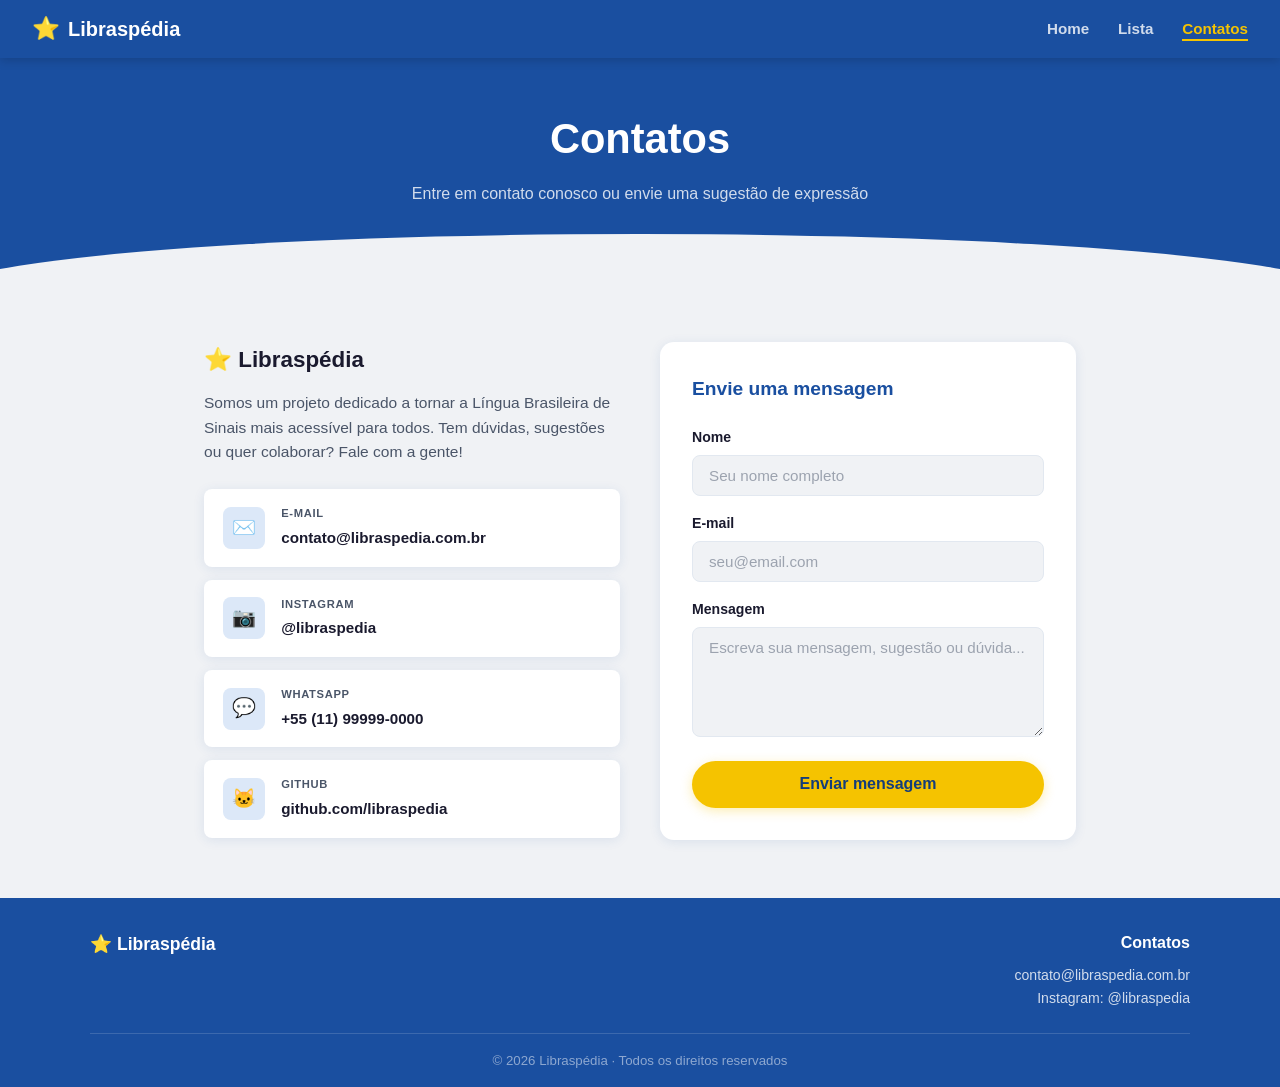
==== src/contatos.html @ bd493370 "Primeira Versão site Primeira Versão do Libraspédia, deve ser alterada e aperfeiçoada" ====
<!DOCTYPE html>
<html lang="pt-BR">
<head>
  <meta charset="UTF-8" />
  <meta name="viewport" content="width=device-width, initial-scale=1.0" />
  <title>Contatos — Libraspédia</title>
  <meta name="description" content="Entre em contato conosco ou envie uma sugestão de expressão para a Libraspédia." />
  <link rel="stylesheet" href="style.css" />
</head>
<body>

  <!-- ╔══════════════════════════════╗ -->
  <!-- ║          NAVBAR              ║ -->
  <!-- ╚══════════════════════════════╝ -->
  <nav class="navbar">
    <a class="nav-logo" href="index.html">
      <span class="star">⭐</span> Libraspédia
    </a>
    <button class="hamburger" id="hamburger" aria-label="Menu">
      <span></span><span></span><span></span>
    </button>
    <ul class="nav-links" id="navLinks">
      <li><a href="index.html">Home</a></li>
      <li><a href="lista.html">Lista</a></li>
      <li><a href="contatos.html" class="active">Contatos</a></li>
    </ul>
  </nav>

  <!-- ╔══════════════════════════════╗ -->
  <!-- ║        HERO CONTATOS         ║ -->
  <!-- ╚══════════════════════════════╝ -->
  <header class="contatos-hero">
    <h1>Contatos</h1>
    <p>Entre em contato conosco ou envie uma sugestão de expressão</p>
  </header>

  <!-- ╔══════════════════════════════╗ -->
  <!-- ║       LAYOUT CONTATOS        ║ -->
  <!-- ╚══════════════════════════════╝ -->
  <main class="contatos-layout">

    <!-- Informações de contato -->
    <div class="contatos-info">
      <h2>⭐ Libraspédia</h2>
      <p>
        Somos um projeto dedicado a tornar a Língua Brasileira de Sinais mais acessível para
        todos. Tem dúvidas, sugestões ou quer colaborar? Fale com a gente!
      </p>

      <div class="canal-item">
        <div class="canal-icone">✉️</div>
        <div class="canal-info">
          <small>E-MAIL</small>
          <span>contato@libraspedia.com.br</span>
        </div>
      </div>

      <div class="canal-item">
        <div class="canal-icone">📷</div>
        <div class="canal-info">
          <small>INSTAGRAM</small>
          <span>@libraspedia</span>
        </div>
      </div>

      <div class="canal-item">
        <div class="canal-icone">💬</div>
        <div class="canal-info">
          <small>WHATSAPP</small>
          <span>+55 (11) 99999-0000</span>
        </div>
      </div>

      <div class="canal-item">
        <div class="canal-icone">🐱</div>
        <div class="canal-info">
          <small>GITHUB</small>
          <span>github.com/libraspedia</span>
        </div>
      </div>
    </div>

    <!-- Formulário -->
    <div class="form-card">
      <h3>Envie uma mensagem</h3>

      <div class="form-grupo">
        <label for="nome">Nome</label>
        <input type="text" id="nome" class="form-input" placeholder="Seu nome completo" />
      </div>

      <div class="form-grupo">
        <label for="email">E-mail</label>
        <input type="email" id="email" class="form-input" placeholder="seu@email.com" />
      </div>

      <div class="form-grupo">
        <label for="mensagem">Mensagem</label>
        <textarea id="mensagem" class="form-textarea" placeholder="Escreva sua mensagem, sugestão ou dúvida..."></textarea>
      </div>

      <button class="btn-enviar" id="btnEnviar">Enviar mensagem</button>

      <div class="mensagem-sucesso" id="msgSucesso">
        ✅ Mensagem enviada com sucesso! Obrigado pelo contato.
      </div>
    </div>

  </main>

  <!-- ╔══════════════════════════════╗ -->
  <!-- ║           FOOTER             ║ -->
  <!-- ╚══════════════════════════════╝ -->
  <footer>
    <div class="footer-inner">
      <div class="footer-logo">⭐ Libraspédia</div>
      <div class="footer-contatos">
        <h4>Contatos</h4>
        <p>contato@libraspedia.com.br</p>
        <p>Instagram: @libraspedia</p>
      </div>
    </div>
    <p class="footer-copy">© 2026 Libraspédia · Todos os direitos reservados</p>
  </footer>

  <script>
    // Menu mobile
    document.getElementById("hamburger").addEventListener("click", () => {
      document.getElementById("navLinks").classList.toggle("aberto");
    });

    // Formulário (simulação — sem backend)
    document.getElementById("btnEnviar").addEventListener("click", () => {
      const nome     = document.getElementById("nome").value.trim();
      const email    = document.getElementById("email").value.trim();
      const mensagem = document.getElementById("mensagem").value.trim();

      if (!nome || !email || !mensagem) {
        alert("Por favor, preencha todos os campos antes de enviar.");
        return;
      }

      const emailRegex = /^[^\s@]+@[^\s@]+\.[^\s@]+$/;
      if (!emailRegex.test(email)) {
        alert("Por favor, insira um e-mail válido.");
        return;
      }

      // Simulação de envio
      const btn = document.getElementById("btnEnviar");
      btn.textContent = "Enviando...";
      btn.disabled = true;

      setTimeout(() => {
        document.getElementById("msgSucesso").style.display = "block";
        btn.textContent = "Enviar mensagem";
        btn.disabled = false;
        document.getElementById("nome").value = "";
        document.getElementById("email").value = "";
        document.getElementById("mensagem").value = "";
      }, 1000);
    });
  </script>

</body>
</html>
---- src/style.css ----
/* =====================================================
   LIBRASPÉDIA — style.css
   Paleta: Azul #1A4FA0 · Amarelo #F5C300 · Cinza #F0F2F5
   ===================================================== */

/* ── Reset & Base ──────────────────────────────────── */
*, *::before, *::after { box-sizing: border-box; margin: 0; padding: 0; }

:root {
  --azul:       #1A4FA0;
  --azul-escuro:#143d7a;
  --azul-claro: #2563b8;
  --amarelo:    #F5C300;
  --amarelo-hover:#d4a900;
  --cinza-bg:   #F0F2F5;
  --cinza-card: #ffffff;
  --texto:      #1a1a2e;
  --texto-suave:#4a5568;
  --borda:      #e2e8f0;
  --sombra:     0 2px 12px rgba(26,79,160,0.10);
  --sombra-hover: 0 6px 24px rgba(26,79,160,0.18);
  --radius:     14px;
  --radius-sm:  8px;
  --fonte:      'Nunito', 'Segoe UI', Arial, sans-serif;
  --transicao:  0.22s ease;
}

html { scroll-behavior: smooth; }

body {
  font-family: var(--fonte);
  background: var(--cinza-bg);
  color: var(--texto);
  min-height: 100vh;
  line-height: 1.6;
}

a { text-decoration: none; color: inherit; }
ul { list-style: none; }
img { display: block; max-width: 100%; }

/* ── Google Fonts ──────────────────────────────────── */
@import url('https://fonts.googleapis.com/css2?family=Nunito:wght@400;600;700;800;900&display=swap');

/* ── NAVBAR ───────────────────────────────────────── */
.navbar {
  position: sticky;
  top: 0;
  z-index: 100;
  background: var(--azul);
  display: flex;
  align-items: center;
  justify-content: space-between;
  padding: 0 2rem;
  height: 58px;
  box-shadow: 0 2px 10px rgba(0,0,0,0.18);
}

.nav-logo {
  display: flex;
  align-items: center;
  gap: 0.5rem;
  font-size: 1.25rem;
  font-weight: 800;
  color: #fff;
}

.nav-logo .star { font-size: 1.4rem; }

.nav-links {
  display: flex;
  gap: 1.8rem;
}

.nav-links a {
  color: #ffffffcc;
  font-weight: 600;
  font-size: 0.95rem;
  transition: color var(--transicao);
  padding-bottom: 2px;
  border-bottom: 2px solid transparent;
}

.nav-links a:hover,
.nav-links a.active {
  color: var(--amarelo);
  border-bottom-color: var(--amarelo);
}

/* Hamburger mobile */
.hamburger {
  display: none;
  flex-direction: column;
  gap: 5px;
  cursor: pointer;
  background: none;
  border: none;
  padding: 4px;
}
.hamburger span {
  display: block;
  width: 24px;
  height: 2px;
  background: #fff;
  border-radius: 2px;
  transition: var(--transicao);
}

/* ── HERO ─────────────────────────────────────────── */
.hero {
  background: var(--azul);
  padding: 5rem 1.5rem 7rem;
  text-align: center;
  position: relative;
  overflow: hidden;
}

.hero::after {
  content: '';
  position: absolute;
  bottom: 0; left: -5%;
  width: 110%; height: 70px;
  background: var(--cinza-bg);
  border-radius: 50% 50% 0 0 / 100% 100% 0 0;
}

.hero-icon { font-size: 3rem; margin-bottom: 0.5rem; }

.hero h1 {
  font-size: clamp(2.4rem, 6vw, 3.5rem);
  font-weight: 900;
  color: #fff;
  margin-bottom: 1rem;
}

.hero p {
  font-size: 1.1rem;
  color: #ffffffcc;
  max-width: 500px;
  margin: 0 auto 2rem;
}

.btn-primary {
  display: inline-block;
  background: var(--amarelo);
  color: var(--azul-escuro);
  font-weight: 800;
  font-size: 1rem;
  padding: 0.85rem 2.2rem;
  border-radius: 50px;
  border: none;
  cursor: pointer;
  transition: background var(--transicao), transform var(--transicao), box-shadow var(--transicao);
  box-shadow: 0 4px 16px rgba(245,195,0,0.35);
}

.btn-primary:hover {
  background: var(--amarelo-hover);
  transform: translateY(-2px);
  box-shadow: 0 6px 22px rgba(245,195,0,0.45);
}

/* ── SEÇÕES ───────────────────────────────────────── */
.secao {
  padding: 3.5rem 1.5rem;
  max-width: 1100px;
  margin: 0 auto;
}

.secao-titulo {
  font-size: 1.75rem;
  font-weight: 800;
  color: var(--azul);
  margin-bottom: 0.5rem;
}

.secao-linha {
  width: 48px;
  height: 4px;
  background: var(--amarelo);
  border-radius: 2px;
  margin-bottom: 1.5rem;
}

.secao-texto {
  color: var(--texto-suave);
  font-size: 1.02rem;
  max-width: 700px;
  margin-bottom: 0.8rem;
}

/* ── SOBRE / O QUE É ─────────────────────────────── */
.sobre-bg {
  background: var(--cinza-bg);
}

/* ── POR QUE USAR ─────────────────────────────────── */
.porqueUsar-bg {
  background: #fff;
  padding: 3.5rem 1.5rem;
}

.porqueUsar-bg h2 {
  text-align: center;
  font-size: 1.8rem;
  font-weight: 800;
  color: var(--azul);
  margin-bottom: 2.5rem;
}

.cards-grid {
  display: grid;
  grid-template-columns: repeat(auto-fit, minmax(240px, 1fr));
  gap: 1.5rem;
  max-width: 900px;
  margin: 0 auto;
}

.feature-card {
  background: var(--cinza-bg);
  border-radius: var(--radius);
  padding: 2rem 1.5rem;
  text-align: center;
  box-shadow: var(--sombra);
  transition: transform var(--transicao), box-shadow var(--transicao);
}

.feature-card:hover {
  transform: translateY(-4px);
  box-shadow: var(--sombra-hover);
}

.feature-card .icon-circle {
  width: 58px;
  height: 58px;
  background: #dce8f8;
  border-radius: 50%;
  display: flex;
  align-items: center;
  justify-content: center;
  margin: 0 auto 1rem;
  font-size: 1.6rem;
}

.feature-card h3 {
  color: var(--azul);
  font-weight: 700;
  font-size: 1.05rem;
  margin-bottom: 0.6rem;
}

.feature-card p {
  color: var(--texto-suave);
  font-size: 0.92rem;
}

/* ── CTA CENTRAL ──────────────────────────────────── */
.cta-section {
  background: var(--cinza-bg);
  text-align: center;
  padding: 4rem 1.5rem;
}

.cta-section .star { font-size: 2.2rem; margin-bottom: 0.5rem; display: block; }

.cta-section h2 {
  font-size: 1.9rem;
  font-weight: 800;
  color: var(--azul);
  margin-bottom: 0.8rem;
}

.cta-section p {
  color: var(--texto-suave);
  max-width: 480px;
  margin: 0 auto 1.8rem;
}

/* ── FOOTER ───────────────────────────────────────── */
footer {
  background: var(--azul);
  color: #ffffffcc;
  padding: 2rem 2.5rem 1rem;
}

.footer-inner {
  display: flex;
  justify-content: space-between;
  align-items: flex-start;
  flex-wrap: wrap;
  gap: 1.5rem;
  max-width: 1100px;
  margin: 0 auto;
  padding-bottom: 1.5rem;
  border-bottom: 1px solid rgba(255,255,255,0.15);
}

.footer-logo {
  display: flex;
  align-items: center;
  gap: 0.5rem;
  font-size: 1.1rem;
  font-weight: 800;
  color: #fff;
}

.footer-contatos h4 {
  color: #fff;
  font-size: 1rem;
  font-weight: 700;
  margin-bottom: 0.5rem;
  text-align: right;
}

.footer-contatos p {
  font-size: 0.88rem;
  text-align: right;
}

.footer-copy {
  text-align: center;
  font-size: 0.83rem;
  margin-top: 1rem;
  color: rgba(255,255,255,0.5);
}

/* ═══════════════════════════════════════════════════
   LISTA PAGE
   ═════════════════════════════════════════════════ */

.lista-hero {
  background: var(--azul);
  padding: 3rem 1.5rem 5.5rem;
  text-align: center;
  position: relative;
  overflow: hidden;
}

.lista-hero::after {
  content: '';
  position: absolute;
  bottom: 0; left: -5%;
  width: 110%; height: 60px;
  background: var(--cinza-bg);
  border-radius: 50% 50% 0 0 / 100% 100% 0 0;
}

.lista-hero h1 {
  font-size: clamp(1.9rem, 5vw, 2.8rem);
  font-weight: 900;
  color: #fff;
  margin-bottom: 0.5rem;
}

.lista-hero p {
  color: #ffffffcc;
  margin-bottom: 1.8rem;
}

/* Barra de busca */
.search-wrap {
  position: relative;
  max-width: 540px;
  margin: 0 auto;
  z-index: 1;
}

.search-input {
  width: 100%;
  padding: 0.95rem 3rem 0.95rem 1.3rem;
  border: none;
  border-radius: 50px;
  font-size: 1rem;
  font-family: var(--fonte);
  outline: none;
  box-shadow: 0 4px 18px rgba(0,0,0,0.15);
}

.search-input::placeholder { color: #9ca3af; }

.search-icon {
  position: absolute;
  right: 1.1rem;
  top: 50%;
  transform: translateY(-50%);
  color: var(--azul);
  font-size: 1.1rem;
  pointer-events: none;
}

/* Filtros de categoria */
.filtros-area {
  padding: 1.8rem 1.5rem 0;
  max-width: 1100px;
  margin: 0 auto;
}

.filtros-scroll {
  display: flex;
  flex-wrap: wrap;
  gap: 0.6rem;
  margin-bottom: 0.8rem;
}

.filtro-btn {
  padding: 0.45rem 1.1rem;
  border-radius: 50px;
  border: 2px solid var(--borda);
  background: transparent;
  font-family: var(--fonte);
  font-size: 0.88rem;
  font-weight: 600;
  color: var(--texto-suave);
  cursor: pointer;
  transition: all var(--transicao);
}

.filtro-btn:hover {
  border-color: var(--azul);
  color: var(--azul);
}

.filtro-btn.ativo {
  background: var(--azul);
  border-color: var(--azul);
  color: #fff;
}

.contagem-resultados {
  font-size: 0.88rem;
  color: var(--texto-suave);
  margin: 0.5rem 0 1rem 0;
  padding: 0 1.5rem;
  max-width: 1100px;
  margin-left: auto;
  margin-right: auto;
}

/* Grid de cards */
.expressoes-grid {
  display: grid;
  grid-template-columns: repeat(auto-fill, minmax(280px, 1fr));
  gap: 1.4rem;
  padding: 0.5rem 1.5rem 3rem;
  max-width: 1100px;
  margin: 0 auto;
}

.expressao-card {
  background: #fff;
  border-radius: var(--radius);
  overflow: hidden;
  cursor: pointer;
  box-shadow: var(--sombra);
  transition: transform var(--transicao), box-shadow var(--transicao);
  border: 2px solid transparent;
}

.expressao-card:hover {
  transform: translateY(-4px);
  box-shadow: var(--sombra-hover);
  border-color: var(--azul);
}

.card-gif-area {
  background: var(--azul-claro);
  height: 160px;
  display: flex;
  align-items: center;
  justify-content: center;
  position: relative;
  overflow: hidden;
}

.card-gif-area img.gif-img {
  width: 100%;
  height: 100%;
  object-fit: cover;
}

.card-gif-label {
  position: absolute;
  top: 10px;
  left: 10px;
  background: var(--amarelo);
  color: var(--azul-escuro);
  font-size: 0.72rem;
  font-weight: 800;
  padding: 3px 8px;
  border-radius: 50px;
}

.card-placeholder {
  font-size: 1.5rem;
  font-weight: 800;
  color: rgba(255,255,255,0.75);
  padding: 0 1rem;
  text-align: center;
  line-height: 1.3;
}

.card-body {
  padding: 1rem 1.2rem 1.2rem;
}

.card-categoria {
  font-size: 0.72rem;
  font-weight: 700;
  color: var(--azul);
  letter-spacing: 0.06em;
  text-transform: uppercase;
  margin-bottom: 0.3rem;
}

.card-titulo {
  font-size: 1.1rem;
  font-weight: 800;
  color: var(--texto);
  margin-bottom: 0.35rem;
}

.card-descricao {
  font-size: 0.88rem;
  color: var(--texto-suave);
  line-height: 1.5;
}

/* Sem resultados */
.sem-resultados {
  text-align: center;
  padding: 3rem 1rem;
  color: var(--texto-suave);
  display: none;
}

.sem-resultados .emoji { font-size: 3rem; margin-bottom: 0.5rem; }

/* ═══════════════════════════════════════════════════
   MODAL
   ═════════════════════════════════════════════════ */

.modal-overlay {
  display: none;
  position: fixed;
  inset: 0;
  background: rgba(0,0,0,0.55);
  z-index: 999;
  align-items: center;
  justify-content: center;
  padding: 1rem;
  animation: fadeIn 0.2s ease;
}

.modal-overlay.aberto {
  display: flex;
}

@keyframes fadeIn { from { opacity: 0; } to { opacity: 1; } }
@keyframes slideUp { from { transform: translateY(30px); opacity: 0; } to { transform: translateY(0); opacity: 1; } }

.modal-box {
  background: #fff;
  border-radius: 20px;
  max-width: 500px;
  width: 100%;
  overflow: hidden;
  box-shadow: 0 20px 60px rgba(0,0,0,0.3);
  animation: slideUp 0.25s ease;
}

.modal-gif-area {
  background: var(--azul);
  height: 220px;
  display: flex;
  align-items: center;
  justify-content: center;
  position: relative;
}

.modal-gif-area img {
  width: 100%;
  height: 100%;
  object-fit: cover;
}

.modal-fechar {
  position: absolute;
  top: 12px;
  right: 14px;
  background: rgba(255,255,255,0.2);
  border: none;
  color: #fff;
  font-size: 1.3rem;
  width: 34px;
  height: 34px;
  border-radius: 50%;
  cursor: pointer;
  display: flex;
  align-items: center;
  justify-content: center;
  transition: background var(--transicao);
  z-index: 2;
}

.modal-fechar:hover { background: rgba(255,255,255,0.35); }

.modal-gif-placeholder {
  font-size: 2rem;
  font-weight: 800;
  color: rgba(255,255,255,0.8);
  text-align: center;
  padding: 1rem;
}

.modal-conteudo {
  padding: 1.5rem 1.8rem 2rem;
}

.modal-categoria {
  font-size: 0.75rem;
  font-weight: 700;
  color: var(--azul);
  letter-spacing: 0.06em;
  text-transform: uppercase;
  margin-bottom: 0.3rem;
}

.modal-titulo {
  font-size: 1.9rem;
  font-weight: 900;
  color: var(--texto);
  margin-bottom: 1rem;
}

.modal-info-bloco {
  margin-bottom: 0.9rem;
}

.modal-info-label {
  font-size: 0.8rem;
  font-weight: 700;
  color: var(--texto-suave);
  text-transform: uppercase;
  letter-spacing: 0.05em;
  margin-bottom: 0.2rem;
}

.modal-info-texto {
  font-size: 0.97rem;
  color: var(--texto);
  line-height: 1.55;
}

/* ═══════════════════════════════════════════════════
   CONTATOS PAGE
   ═════════════════════════════════════════════════ */

.contatos-hero {
  background: var(--azul);
  padding: 3rem 1.5rem 5.5rem;
  text-align: center;
  position: relative;
  overflow: hidden;
}

.contatos-hero::after {
  content: '';
  position: absolute;
  bottom: 0; left: -5%;
  width: 110%; height: 60px;
  background: var(--cinza-bg);
  border-radius: 50% 50% 0 0 / 100% 100% 0 0;
}

.contatos-hero h1 {
  font-size: clamp(1.9rem, 5vw, 2.6rem);
  font-weight: 900;
  color: #fff;
  margin-bottom: 0.5rem;
}

.contatos-hero p {
  color: #ffffffcc;
}

.contatos-layout {
  display: grid;
  grid-template-columns: 1fr 1fr;
  gap: 2.5rem;
  max-width: 920px;
  margin: 0 auto;
  padding: 3rem 1.5rem;
  align-items: start;
}

.contatos-info h2 {
  display: flex;
  align-items: center;
  gap: 0.5rem;
  font-size: 1.4rem;
  font-weight: 800;
  color: var(--texto);
  margin-bottom: 0.8rem;
}

.contatos-info p {
  color: var(--texto-suave);
  margin-bottom: 1.5rem;
  font-size: 0.97rem;
}

.canal-item {
  background: #fff;
  border-radius: var(--radius-sm);
  padding: 1rem 1.2rem;
  margin-bottom: 0.8rem;
  display: flex;
  align-items: center;
  gap: 1rem;
  box-shadow: var(--sombra);
}

.canal-icone {
  width: 42px;
  height: 42px;
  background: #dce8f8;
  border-radius: var(--radius-sm);
  display: flex;
  align-items: center;
  justify-content: center;
  font-size: 1.2rem;
  flex-shrink: 0;
}

.canal-info small {
  display: block;
  font-size: 0.7rem;
  font-weight: 700;
  text-transform: uppercase;
  letter-spacing: 0.06em;
  color: var(--texto-suave);
  margin-bottom: 2px;
}

.canal-info span {
  font-size: 0.95rem;
  font-weight: 600;
  color: var(--texto);
}

/* Formulário */
.form-card {
  background: #fff;
  border-radius: var(--radius);
  padding: 2rem;
  box-shadow: var(--sombra);
}

.form-card h3 {
  font-size: 1.2rem;
  font-weight: 800;
  color: var(--azul);
  margin-bottom: 1.3rem;
}

.form-grupo {
  margin-bottom: 1rem;
}

.form-grupo label {
  display: block;
  font-size: 0.88rem;
  font-weight: 600;
  color: var(--texto);
  margin-bottom: 0.4rem;
}

.form-input,
.form-textarea {
  width: 100%;
  padding: 0.7rem 1rem;
  border: 1.5px solid var(--borda);
  border-radius: var(--radius-sm);
  font-size: 0.95rem;
  font-family: var(--fonte);
  outline: none;
  transition: border-color var(--transicao);
  background: var(--cinza-bg);
}

.form-input:focus,
.form-textarea:focus {
  border-color: var(--azul);
  background: #fff;
}

.form-input::placeholder,
.form-textarea::placeholder { color: #9ca3af; }

.form-textarea {
  resize: vertical;
  min-height: 110px;
}

.btn-enviar {
  width: 100%;
  padding: 0.9rem;
  border: none;
  border-radius: 50px;
  background: var(--amarelo);
  color: var(--azul-escuro);
  font-weight: 800;
  font-size: 1rem;
  font-family: var(--fonte);
  cursor: pointer;
  transition: background var(--transicao), transform var(--transicao);
  box-shadow: 0 3px 12px rgba(245,195,0,0.3);
}

.btn-enviar:hover {
  background: var(--amarelo-hover);
  transform: translateY(-1px);
}

.mensagem-sucesso {
  display: none;
  background: #d1fae5;
  border: 1.5px solid #34d399;
  border-radius: var(--radius-sm);
  padding: 1rem;
  text-align: center;
  color: #065f46;
  font-weight: 600;
  font-size: 0.95rem;
  margin-top: 1rem;
}

/* ── RESPONSIVIDADE ────────────────────────────────── */
@media (max-width: 768px) {
  .hamburger { display: flex; }

  .nav-links {
    display: none;
    position: absolute;
    top: 58px;
    left: 0;
    right: 0;
    background: var(--azul-escuro);
    flex-direction: column;
    padding: 1rem 1.5rem;
    gap: 1rem;
    box-shadow: 0 6px 20px rgba(0,0,0,0.2);
  }

  .nav-links.aberto { display: flex; }
  .nav-links a { font-size: 1.05rem; }

  .contatos-layout {
    grid-template-columns: 1fr;
  }

  .footer-contatos h4,
  .footer-contatos p { text-align: left; }

  .expressoes-grid {
    grid-template-columns: repeat(auto-fill, minmax(240px, 1fr));
  }
}

@media (max-width: 480px) {
  .hero { padding: 3.5rem 1rem 6rem; }
  .secao { padding: 2.5rem 1rem; }
  .cards-grid { grid-template-columns: 1fr; }
  .expressoes-grid { grid-template-columns: 1fr; }
  .filtros-scroll { gap: 0.4rem; }
  .filtro-btn { font-size: 0.8rem; padding: 0.4rem 0.9rem; }
}
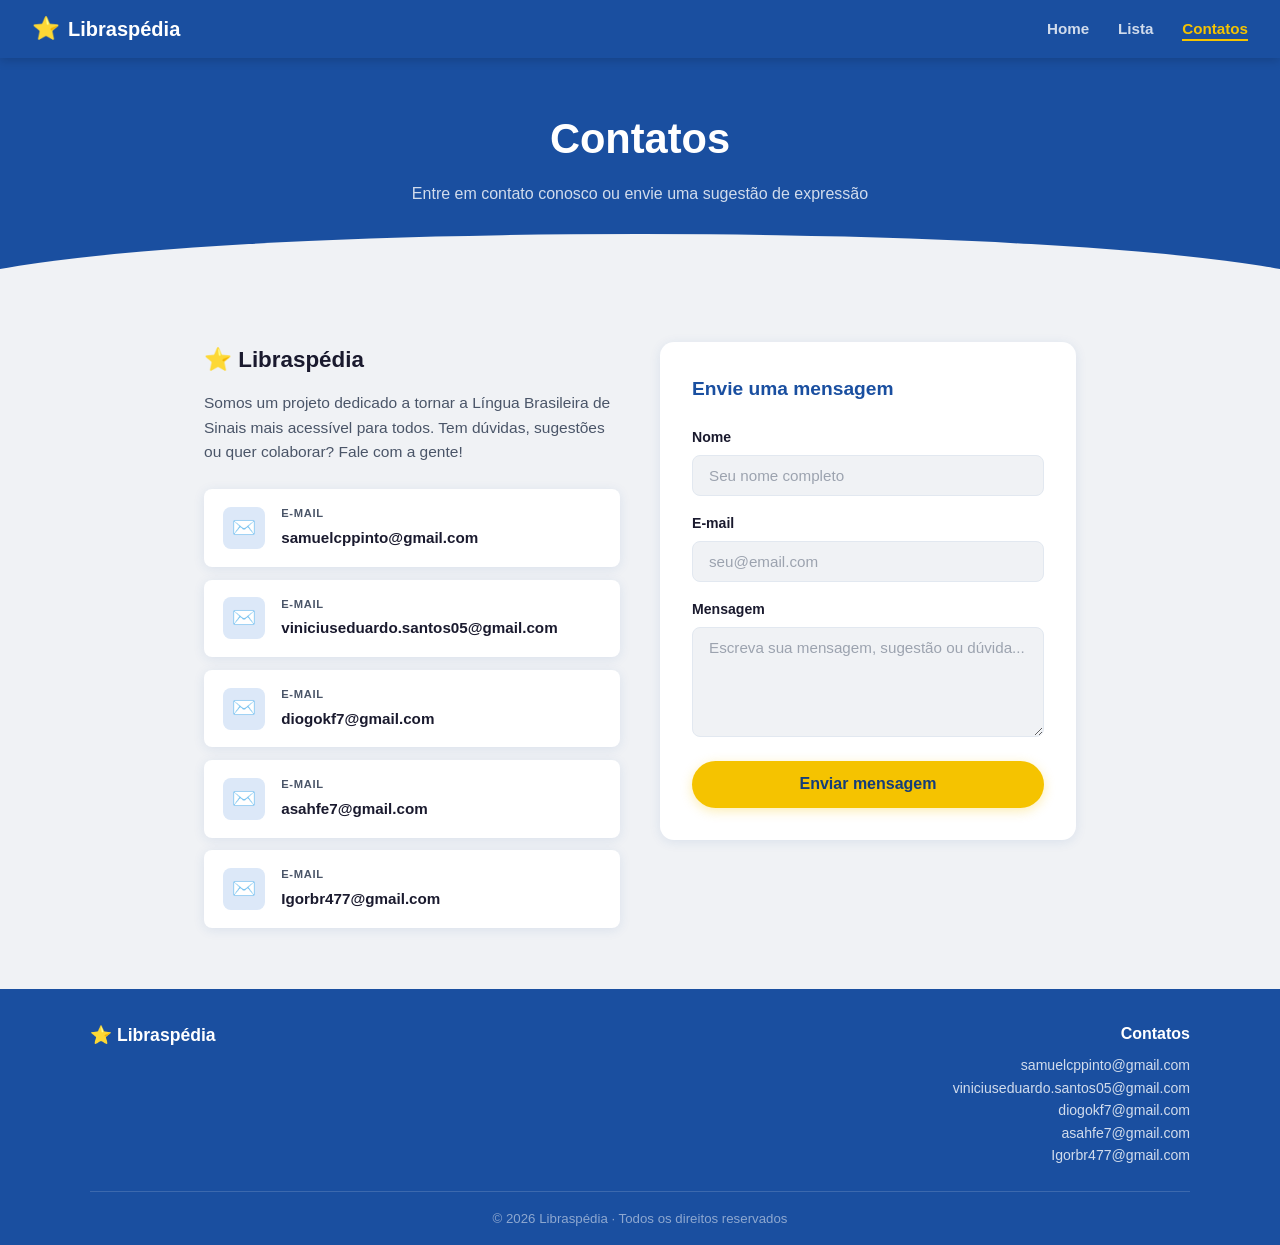
==== commit 8b6ce38b: "Update contact emails in contatos.html" ====
--- a/src/contatos.html
+++ b/src/contatos.html
@@ -51,31 +51,39 @@
         <div class="canal-icone">✉️</div>
         <div class="canal-info">
           <small>E-MAIL</small>
-          <span>contato@libraspedia.com.br</span>
+          <span>samuelcppinto@gmail.com</span>
         </div>
       </div>
 
       <div class="canal-item">
-        <div class="canal-icone">📷</div>
+        <div class="canal-icone">✉️</div>
         <div class="canal-info">
-          <small>INSTAGRAM</small>
-          <span>@libraspedia</span>
+          <small>E-MAIL</small>
+          <span>viniciuseduardo.santos05@gmail.com</span>
         </div>
       </div>
 
       <div class="canal-item">
-        <div class="canal-icone">💬</div>
+        <div class="canal-icone">✉️</div>
         <div class="canal-info">
-          <small>WHATSAPP</small>
-          <span>+55 (11) 99999-0000</span>
+          <small>E-MAIL</small>
+          <span>diogokf7@gmail.com</span>
         </div>
       </div>
 
       <div class="canal-item">
-        <div class="canal-icone">🐱</div>
+        <div class="canal-icone">✉️</div>
         <div class="canal-info">
-          <small>GITHUB</small>
-          <span>github.com/libraspedia</span>
+          <small>E-MAIL</small>
+          <span>asahfe7@gmail.com</span>
+        </div>
+      </div>
+
+      <div class="canal-item">
+        <div class="canal-icone">✉️</div>
+        <div class="canal-info">
+          <small>E-MAIL</small>
+          <span>Igorbr477@gmail.com</span>
         </div>
       </div>
     </div>
@@ -116,8 +124,11 @@
       <div class="footer-logo">⭐ Libraspédia</div>
       <div class="footer-contatos">
         <h4>Contatos</h4>
-        <p>contato@libraspedia.com.br</p>
-        <p>Instagram: @libraspedia</p>
+        <p>samuelcppinto@gmail.com</p>
+        <p>viniciuseduardo.santos05@gmail.com</p>
+        <p>diogokf7@gmail.com</p>
+        <p>asahfe7@gmail.com</p>
+        <p>Igorbr477@gmail.com</p>
       </div>
     </div>
     <p class="footer-copy">© 2026 Libraspédia · Todos os direitos reservados</p>
--- a/src/style.css
+++ b/src/style.css
@@ -570,7 +570,7 @@
 
 .modal-gif-area {
   background: var(--azul);
-  height: 220px;
+  height: 340px;
   display: flex;
   align-items: center;
   justify-content: center;
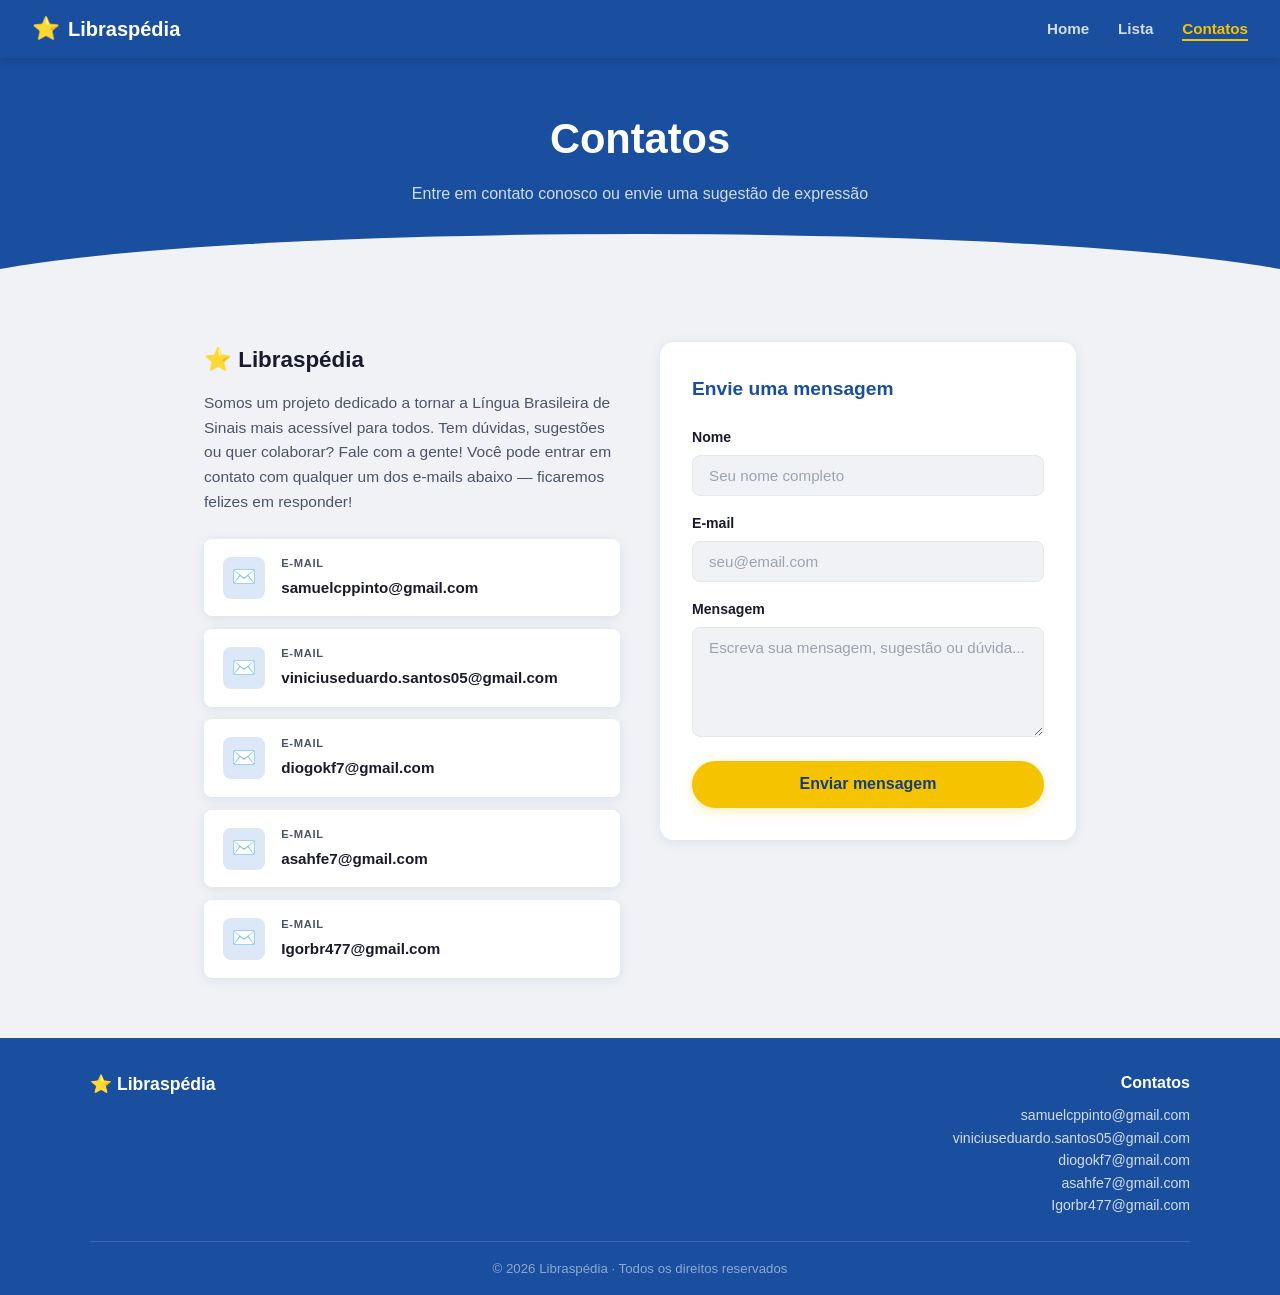
==== commit 358fbb83: "Enhance contact section with more details Added additional contact information for user inquiries." ====
--- a/src/contatos.html
+++ b/src/contatos.html
@@ -44,7 +44,8 @@
       <h2>⭐ Libraspédia</h2>
       <p>
         Somos um projeto dedicado a tornar a Língua Brasileira de Sinais mais acessível para
-        todos. Tem dúvidas, sugestões ou quer colaborar? Fale com a gente!
+        todos. Tem dúvidas, sugestões ou quer colaborar? Fale com a gente! Você pode entrar
+        em contato com qualquer um dos e-mails abaixo — ficaremos felizes em responder!
       </p>
 
       <div class="canal-item">
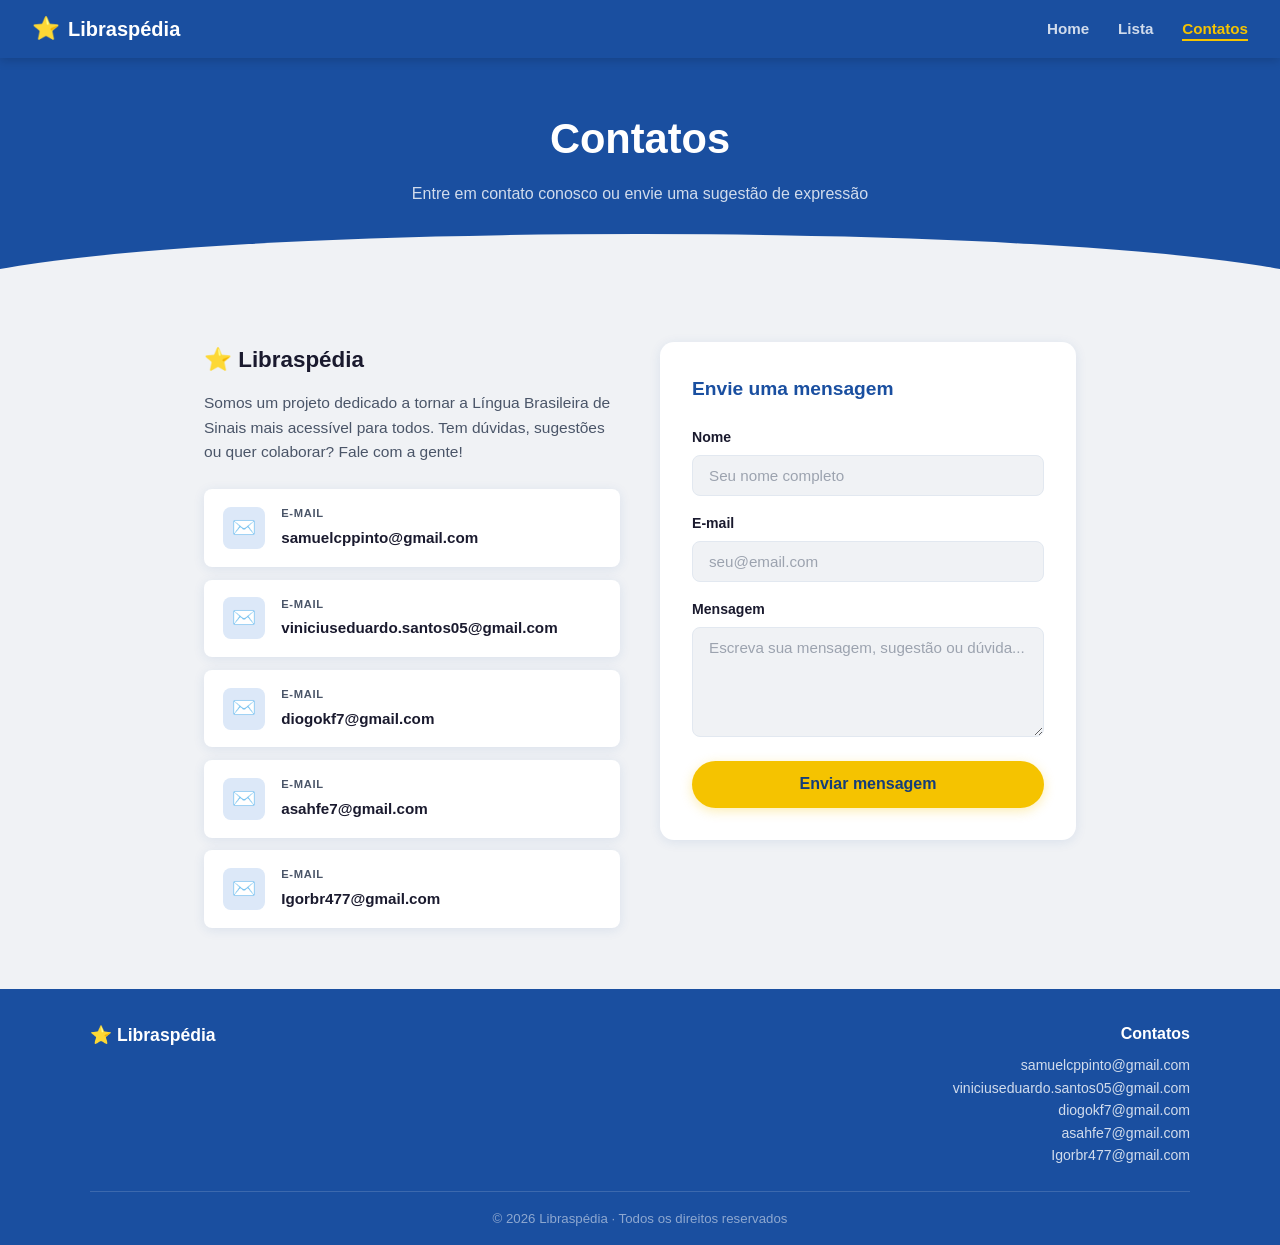
==== commit a5d65e39: "Implement Formspree for contact form submission Updated the contact form to use Formspree for submis" ====
--- a/src/contatos.html
+++ b/src/contatos.html
@@ -44,8 +44,7 @@
       <h2>⭐ Libraspédia</h2>
       <p>
         Somos um projeto dedicado a tornar a Língua Brasileira de Sinais mais acessível para
-        todos. Tem dúvidas, sugestões ou quer colaborar? Fale com a gente! Você pode entrar
-        em contato com qualquer um dos e-mails abaixo — ficaremos felizes em responder!
+        todos. Tem dúvidas, sugestões ou quer colaborar? Fale com a gente!
       </p>
 
       <div class="canal-item">
@@ -141,8 +140,8 @@
       document.getElementById("navLinks").classList.toggle("aberto");
     });
 
-    // Formulário (simulação — sem backend)
-    document.getElementById("btnEnviar").addEventListener("click", () => {
+    // Formulário — Formspree
+    document.getElementById("btnEnviar").addEventListener("click", async () => {
       const nome     = document.getElementById("nome").value.trim();
       const email    = document.getElementById("email").value.trim();
       const mensagem = document.getElementById("mensagem").value.trim();
@@ -158,19 +157,31 @@
         return;
       }
 
-      // Simulação de envio
       const btn = document.getElementById("btnEnviar");
       btn.textContent = "Enviando...";
       btn.disabled = true;
 
-      setTimeout(() => {
-        document.getElementById("msgSucesso").style.display = "block";
-        btn.textContent = "Enviar mensagem";
-        btn.disabled = false;
-        document.getElementById("nome").value = "";
-        document.getElementById("email").value = "";
-        document.getElementById("mensagem").value = "";
-      }, 1000);
+      try {
+        const response = await fetch("https://formspree.io/f/xaqkaeza", {
+          method: "POST",
+          headers: { "Content-Type": "application/json" },
+          body: JSON.stringify({ nome, email, message: mensagem })
+        });
+
+        if (response.ok) {
+          document.getElementById("msgSucesso").style.display = "block";
+          document.getElementById("nome").value = "";
+          document.getElementById("email").value = "";
+          document.getElementById("mensagem").value = "";
+        } else {
+          alert("Erro ao enviar. Tente novamente.");
+        }
+      } catch (err) {
+        alert("Erro de conexão. Tente novamente.");
+      }
+
+      btn.textContent = "Enviar mensagem";
+      btn.disabled = false;
     });
   </script>
 
